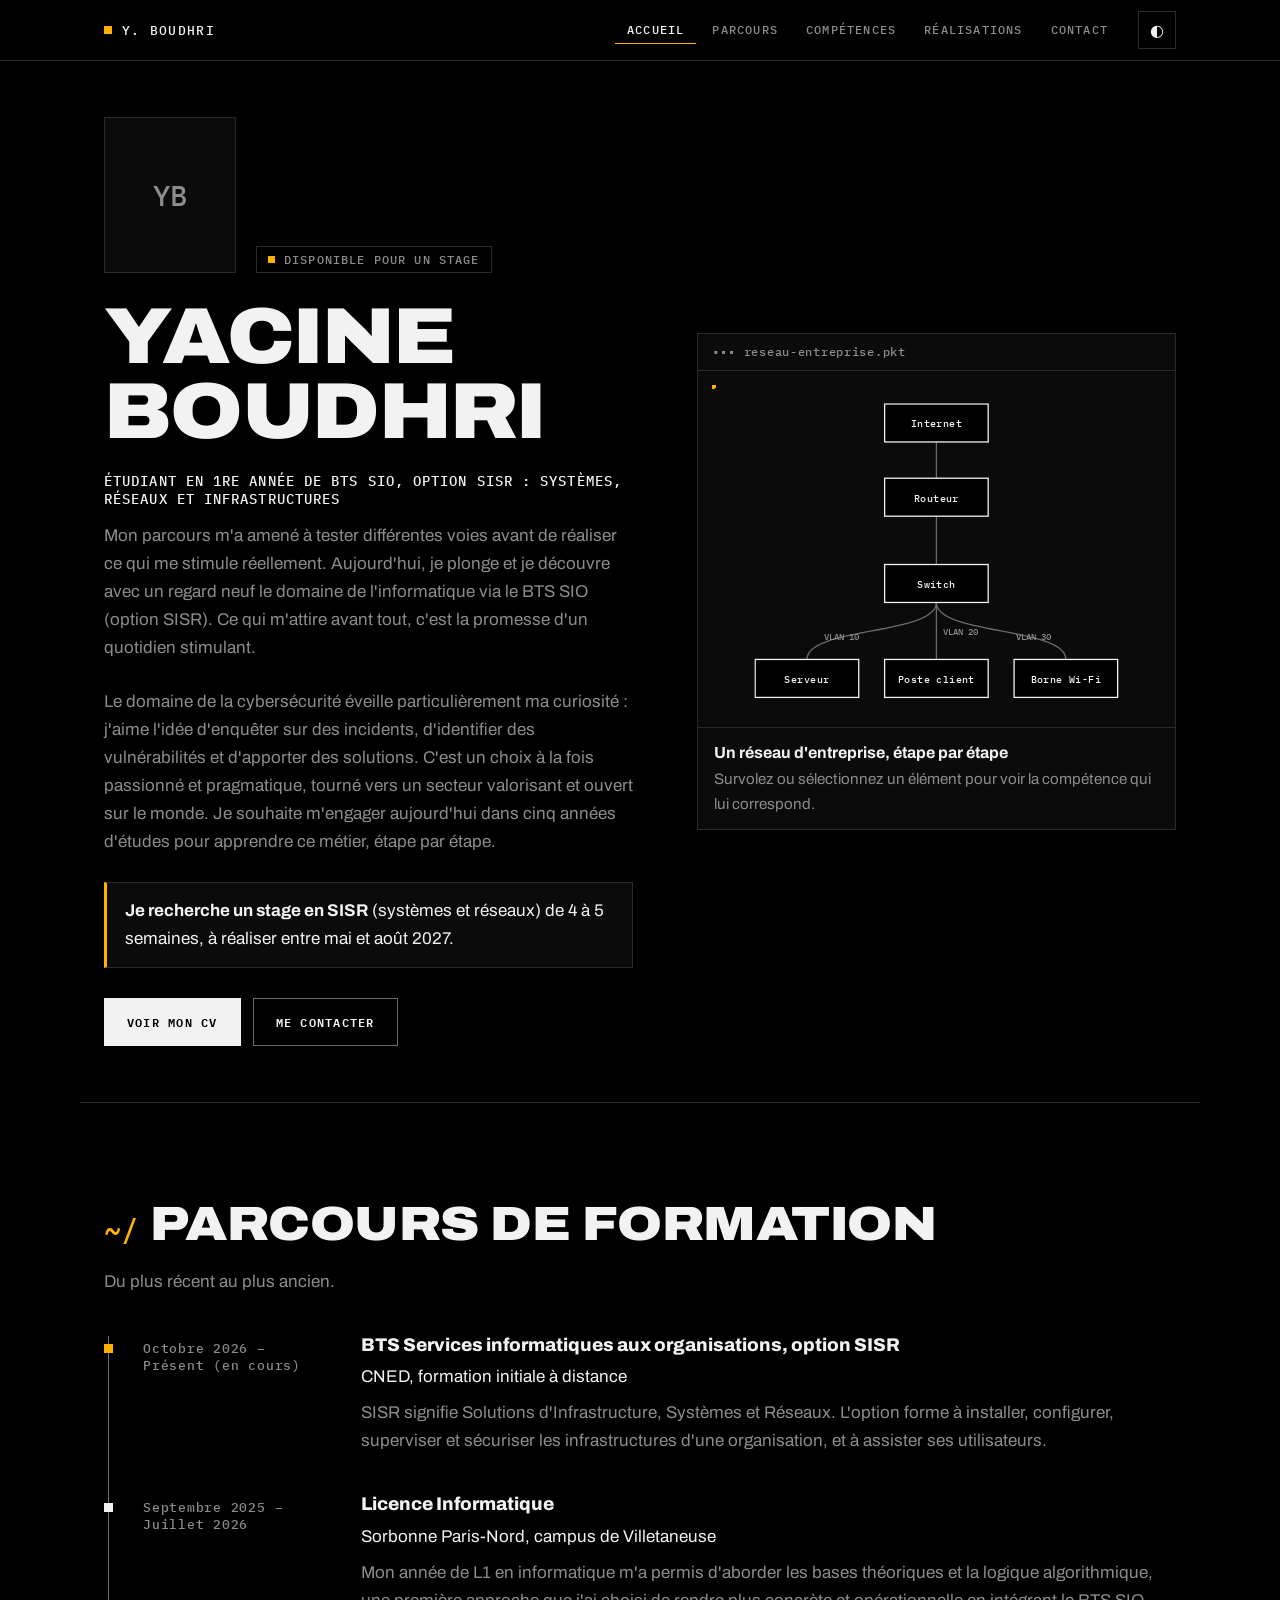
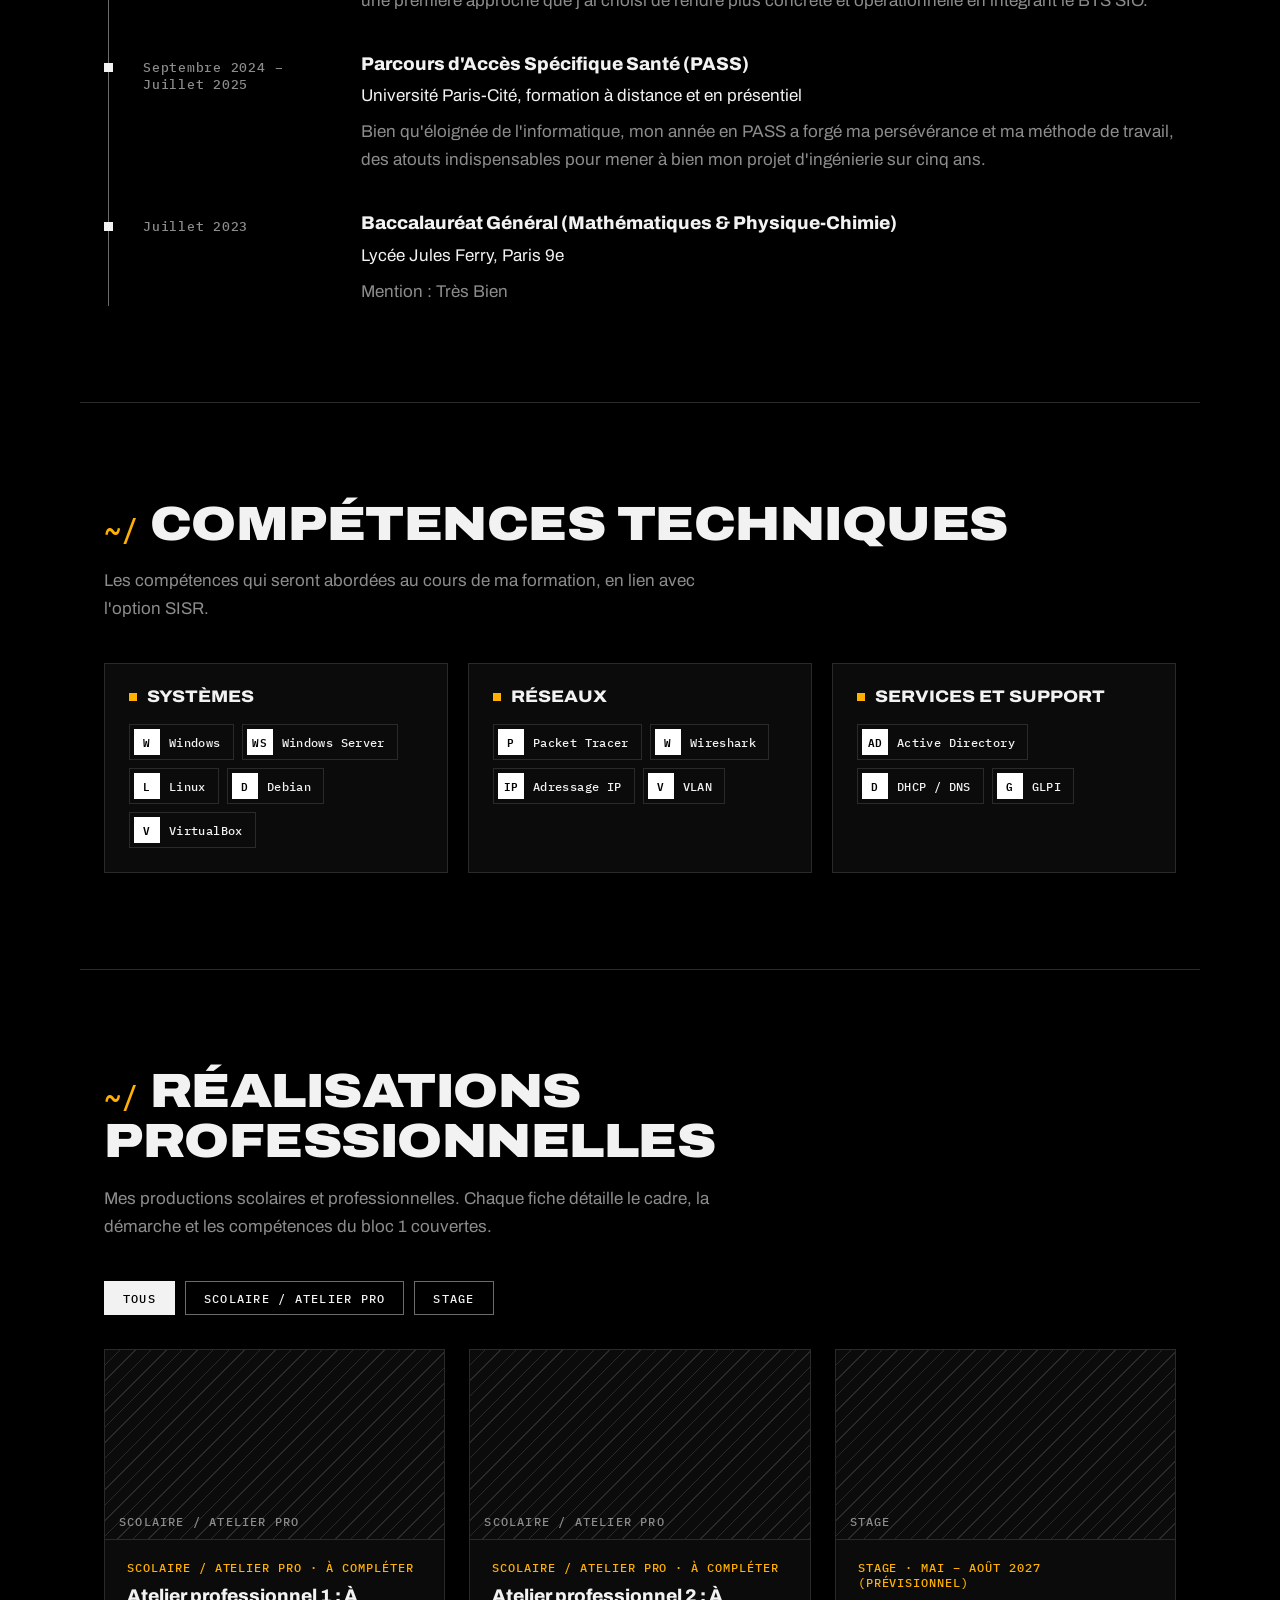
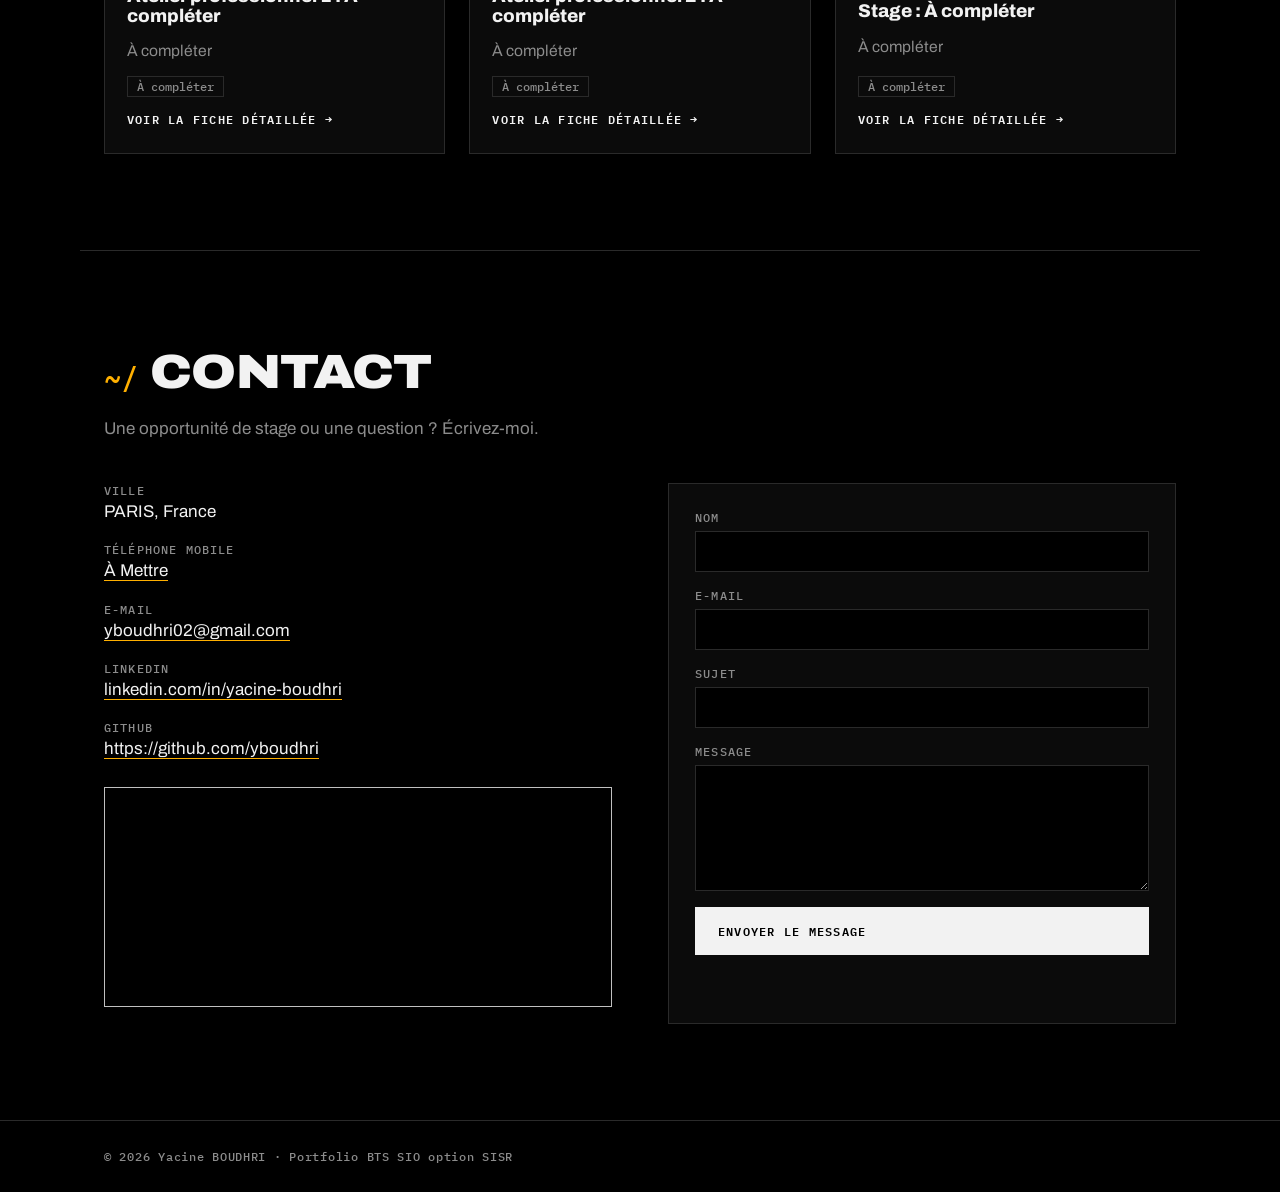
==== index.html @ 54545be5 "Add files via upload" ====
<!DOCTYPE html>
<html lang="fr">
<head>
<meta charset="UTF-8">
<meta name="viewport" content="width=device-width, initial-scale=1">
<title>Yacine BOUDHRI – Portfolio BTS SIO SISR</title>
<meta name="description" content="Portfolio de Yacine BOUDHRI, étudiant en BTS SIO option SISR. Recherche un stage de 4 à 5 semaines entre mai et août 2027.">
<link rel="icon" href="data:image/svg+xml,%3Csvg xmlns='http://www.w3.org/2000/svg' viewBox='0 0 32 32'%3E%3Crect width='32' height='32' fill='%23000'/%3E%3Crect x='11' y='11' width='10' height='10' fill='%23FFB000'/%3E%3C/svg%3E">
<link rel="preconnect" href="https://fonts.googleapis.com">
<link rel="preconnect" href="https://fonts.gstatic.com" crossorigin>
<link href="https://fonts.googleapis.com/css2?family=Archivo:wdth,wght@62..125,400..900&family=IBM+Plex+Mono:wght@400;500;600&display=swap" rel="stylesheet">
<script>
  /* Applique le thème mémorisé avant l'affichage (évite le clignotement) */
  (function(){var t;try{t=localStorage.getItem('theme')}catch(e){}
  if(!t)t='dark';
  document.documentElement.dataset.theme=t;})();
</script>
<link rel="stylesheet" href="style.css">
</head>
<body>
<a class="skip" href="#main">Aller au contenu</a>

<header class="top">
  <div class="wrap bar">
    <!-- À REMPLACER : initiale + nom -->
    <a class="brand" href="#accueil">Y. BOUDHRI</a>
    <nav class="menu" id="menu" aria-label="Navigation principale">
      <a href="#accueil">Accueil</a>
      <a href="#parcours">Parcours</a>
      <a href="#competences">Compétences</a>
      <a href="#realisations">Réalisations</a>
      <a href="#contact">Contact</a>
    </nav>
    <button class="iconbtn" id="theme" type="button" aria-label="Changer de thème clair ou sombre">◐</button>
    <button class="iconbtn burger" id="burger" type="button" aria-label="Ouvrir le menu" aria-expanded="false" aria-controls="menu">☰</button>
  </div>
</header>

<main id="main">

<!-- ====================== ACCUEIL / PROFIL ====================== -->
<section id="accueil" class="wrap hero">
  <div>
    <div class="id">
      <!-- À REMPLACER : data-i = tes initiales (affichées si la photo manque). Photo : photo.jpg -->
      <div class="avatar" data-i="YB"><img src="photo.jpg" alt="Photo de Yacine BOUDHRI" onerror="this.remove()"></div>
      <span class="status"><i></i>Disponible pour un stage</span>
    </div>
    <!-- À REMPLACER : ton prénom et ton nom, chacun sur sa ligne -->
    <h1>Yacine<br>Boudhri</h1>
    <!-- À REMPLACER : un titre qui te représente -->
    <p class="role">Étudiant en 1re année de BTS SIO, option SISR : systèmes, réseaux et infrastructures</p>
    <!-- À REMPLACER : parcours, motivation, objectifs, métiers visés (4 à 6 lignes) -->
    <p class="resume">Mon parcours m'a amené à tester différentes voies avant de réaliser ce qui me stimule réellement.
	Aujourd'hui, je plonge et je découvre avec un regard neuf le domaine de l'informatique via le BTS SIO (option SISR).
	Ce qui m'attire avant tout, c'est la promesse d'un quotidien stimulant.</p>
	<p class="resume">Le domaine de la cybersécurité éveille particulièrement ma curiosité : j'aime l'idée d'enquêter sur des incidents, d'identifier des vulnérabilités et d'apporter des solutions.
	C'est un choix à la fois passionné et pragmatique, tourné vers un secteur valorisant et ouvert sur le monde.
	Je souhaite m'engager aujourd'hui dans cinq années d'études pour apprendre ce métier, étape par étape.</p>
    <div class="stage">
      <strong>Je recherche un stage en SISR</strong> (systèmes et réseaux) de 4 à 5 semaines, à réaliser entre mai et août 2027.
    </div>
    <div class="btns">
      <!-- Mets ton CV dans le dossier sous le nom cv.pdf -->
      <a class="btn" href="cv.pdf" target="_blank" rel="noopener">Voir mon CV</a>
      <a class="btn ghost" href="#contact">Me contacter</a>
    </div>
  </div>

  <!-- Schéma réseau interactif : survoler ou sélectionner un élément affiche la compétence liée -->
  <div class="topo">
    <svg viewBox="0 0 520 380" role="img" aria-label="Schéma d'un réseau d'entreprise : Internet, routeur, switch, serveur, poste client et borne Wi-Fi">
      <path class="link" d="M260,66 V108"/>
      <path class="link" d="M260,152 V208"/>
      <path class="link" d="M260,252 C260,290 110,280 110,318"/>
      <path class="link" d="M260,252 V318"/>
      <path class="link" d="M260,252 C260,290 410,280 410,318"/>

      <text class="vlan" x="130" y="296">VLAN 10</text>
      <text class="vlan" x="268" y="290">VLAN 20</text>
      <text class="vlan" x="352" y="296">VLAN 30</text>

      <g class="node" tabindex="0" role="button" style="--d:.2s" data-title="Internet" data-text="Accès externe : tout le trafic passe par le routeur avant d'atteindre le réseau interne.">
        <rect x="200" y="22" width="120" height="44" rx="22"/><text x="260" y="49" text-anchor="middle">Internet</text></g>
      <g class="node" tabindex="0" role="button" style="--d:.5s" data-title="Routeur" data-text="Adressage IP, découpage en sous-réseaux et routage entre les réseaux. Travaillé sous Packet Tracer.">
        <rect x="200" y="108" width="120" height="44" rx="10"/><text x="260" y="135" text-anchor="middle">Routeur</text></g>
      <g class="node" tabindex="0" role="button" style="--d:.8s" data-title="Switch" data-text="Création de VLAN pour séparer les services du réseau et sécuriser les échanges.">
        <rect x="200" y="208" width="120" height="44" rx="10"/><text x="260" y="235" text-anchor="middle">Switch</text></g>
      <g class="node" tabindex="0" role="button" style="--d:1.1s" data-title="Serveur" data-text="Windows Server, Active Directory, DHCP et DNS : les services qui font fonctionner le réseau.">
        <rect x="50" y="318" width="120" height="44" rx="10"/><text x="110" y="345" text-anchor="middle">Serveur</text></g>
      <g class="node" tabindex="0" role="button" style="--d:1.2s" data-title="Poste client" data-text="Assistance aux utilisateurs, gestion de parc et résolution d'incidents.">
        <rect x="200" y="318" width="120" height="44" rx="10"/><text x="260" y="345" text-anchor="middle">Poste client</text></g>
      <g class="node" tabindex="0" role="button" style="--d:1.3s" data-title="Borne Wi-Fi" data-text="Configuration d'un SSID et sécurisation de l'accès sans fil en WPA2.">
        <rect x="350" y="318" width="120" height="44" rx="10"/><text x="410" y="345" text-anchor="middle">Borne Wi-Fi</text></g>

      <!-- Paquets qui circulent (démarrent quand les liens sont tracés) -->
      <circle class="packet" r="4.5"><animateMotion dur="1.6s" begin="2s" repeatCount="indefinite" path="M260,66 V108"/></circle>
      <circle class="packet" r="4.5"><animateMotion dur="1.8s" begin="2.4s" repeatCount="indefinite" path="M260,152 V208"/></circle>
      <circle class="packet" r="4.5"><animateMotion dur="2.4s" begin="2.8s" repeatCount="indefinite" path="M260,252 C260,290 110,280 110,318"/></circle>
      <circle class="packet" r="4.5"><animateMotion dur="1.8s" begin="3.1s" repeatCount="indefinite" path="M260,318 V252"/></circle>
      <circle class="packet" r="4.5"><animateMotion dur="2.4s" begin="3.4s" repeatCount="indefinite" path="M410,318 C410,280 260,290 260,252"/></circle>
      <circle class="packet" r="4.5"><animateMotion dur="1.6s" begin="3.6s" repeatCount="indefinite" path="M260,208 V152"/></circle>
    </svg>
    <p class="topo-info" id="topo-info"><b>Un réseau d'entreprise, étape par étape</b>Survolez ou sélectionnez un élément pour voir la compétence qui lui correspond.</p>
  </div>
</section>

<!-- ====================== PARCOURS ====================== -->
<section id="parcours" class="sec wrap">
  <h2>Parcours de formation</h2>
  <p class="lead">Du plus récent au plus ancien.</p>
  <!-- Copie un bloc <li> pour ajouter une étape. Ne remonte pas avant le bac. -->
  <ol class="tl">
    <li>
      <time>Octobre 2026 – Présent (en cours)</time>
      <div>
        <h3>BTS Services informatiques aux organisations, option SISR</h3>
        <p class="where">CNED, formation initiale à distance</p>
        <p>SISR signifie Solutions d'Infrastructure, Systèmes et Réseaux. L'option forme à installer, configurer, superviser et sécuriser les infrastructures d'une organisation, et à assister ses utilisateurs.</p>
      </div>
    </li>
	  <li>
		  <time>Septembre 2025 – Juillet 2026</time>
		  <div>
			  <h3>Licence Informatique</h3>
			  <p class="where">Sorbonne Paris-Nord, campus de Villetaneuse</p>
			  <p>Mon année de L1 en informatique m'a permis d'aborder les bases théoriques et la logique algorithmique, une première approche que j'ai choisi de rendre plus concrète et opérationnelle en intégrant le BTS SIO.</p>
		  </div>
	  </li>
	  <li>
		  <time>Septembre 2024 – Juillet 2025</time>
		  <div>
			  <h3>Parcours d'Accès Spécifique Santé (PASS)</h3>
			  <p class="where">Université Paris-Cité, formation à distance et en présentiel</p>
			  <p>Bien qu'éloignée de l'informatique, mon année en PASS a forgé ma persévérance et ma méthode de travail, des atouts indispensables pour mener à bien mon projet d'ingénierie sur cinq ans.</p>
		  </div>
	  </li>
    <li>
      <time>Juillet 2023</time>
      <div>
        <h3>Baccalauréat Général (Mathématiques & Physique-Chimie)</h3>
        <p class="where">Lycée Jules Ferry, Paris 9e</p>
        <p>Mention : Très Bien</p>
      </div>
    </li>
    <!-- Certifications éventuelles : ajoute-les ici sous forme de <li> -->
  </ol>
</section>

<!-- ====================== COMPÉTENCES ====================== -->
<section id="competences" class="sec wrap">
  <h2>Compétences techniques</h2>
  <p class="lead">Les compétences qui seront abordées au cours de ma formation, en lien avec l'option SISR.</p>
  <!-- Basé sur les thèmes du programme officiel du BTS SIO option SISR (2 ans). Garde ce que ton cours CNED aborde vraiment.
       Logo : https://cdn.simpleicons.org/NOM (sinon une initiale s'affiche). -->
  <div class="skills">
    <div class="group">
      <h3>Systèmes</h3>
      <ul class="tools">
        <li class="tool"><span class="logo" data-l="W"><img src="https://cdn.simpleicons.org/windows" alt=""></span>Windows</li>
        <li class="tool"><span class="logo" data-l="WS"><img src="https://cdn.simpleicons.org/windows" alt=""></span>Windows Server</li>
        <li class="tool"><span class="logo" data-l="L"><img src="https://cdn.simpleicons.org/linux" alt=""></span>Linux</li>
        <li class="tool"><span class="logo" data-l="D"><img src="https://cdn.simpleicons.org/debian" alt=""></span>Debian</li>
        <li class="tool"><span class="logo" data-l="V"><img src="https://cdn.simpleicons.org/virtualbox" alt=""></span>VirtualBox</li>
      </ul>
    </div>
    <div class="group">
      <h3>Réseaux</h3>
      <ul class="tools">
        <li class="tool"><span class="logo" data-l="P"><img src="https://cdn.simpleicons.org/cisco" alt=""></span>Packet Tracer</li>
        <li class="tool"><span class="logo" data-l="W"><img src="https://cdn.simpleicons.org/wireshark" alt=""></span>Wireshark</li>
        <li class="tool"><span class="logo" data-l="IP"></span>Adressage IP</li>
        <li class="tool"><span class="logo" data-l="V"></span>VLAN</li>
      </ul>
    </div>
    <div class="group">
      <h3>Services et support</h3>
      <ul class="tools">
        <li class="tool"><span class="logo" data-l="AD"></span>Active Directory</li>
        <li class="tool"><span class="logo" data-l="D"></span>DHCP / DNS</li>
        <li class="tool"><span class="logo" data-l="G"></span>GLPI</li>
      </ul>
    </div>
  </div>
</section>

<!-- ====================== RÉALISATIONS ====================== -->
<section id="realisations" class="sec wrap">
  <h2>Réalisations professionnelles</h2>
  <p class="lead">Mes productions scolaires et professionnelles. Chaque fiche détaille le cadre, la démarche et les compétences du bloc 1 couvertes.</p>
  <div class="chips" id="chips" role="group" aria-label="Filtrer les réalisations"></div>
  <!-- Cartes générées automatiquement depuis projets.js -->
  <div class="pgrid" id="pgrid"></div>
</section>

<!-- ====================== CONTACT ====================== -->
<section id="contact" class="sec wrap">
  <h2>Contact</h2>
  <p class="lead">Une opportunité de stage ou une question ? Écrivez-moi.</p>
  <div class="contact">
    <div>
      <ul class="infos">
        <li><span>Ville</span>PARIS, France</li>
        <li><span>Téléphone mobile</span><a href="tel:À Mettre">À Mettre</a></li>
        <li><span>E-mail</span><a href="mailto:yboudhri02@gmail.com">yboudhri02@gmail.com</a></li>
        <li><span>LinkedIn</span><a href="https://www.linkedin.com/in/yacine-boudhri" target="_blank" rel="noopener">linkedin.com/in/yacine-boudhri</a></li>
        <li><span>GitHub</span><a href="https://github.com/yboudhri" target="_blank" rel="noopener">https://github.com/yboudhri</a></li>
      </ul>
      <!-- Carte centrée sur la Seine-Saint-Denis. Autre ville : openstreetmap.org > recherche > Partager > HTML, colle le lien src -->
      <iframe class="map" title="Carte de ma localisation" loading="lazy" src="https://www.openstreetmap.org/export/embed.html?bbox=2.31%2C48.885%2C2.41%2C48.95&amp;layer=mapnik&amp;marker=48.9185%2C2.3600"></iframe>
    </div>

    <!-- Remplace VOTRE_ID par ton identifiant Formspree (voir LISEZ-MOI.md) -->
    <form id="contact-form" action="https://formspree.io/f/mvkzbegj" method="POST">
      <label>Nom<input type="text" name="nom" autocomplete="name" required></label>
      <label>E-mail<input type="email" name="email" autocomplete="email" required></label>
      <label>Sujet<input type="text" name="sujet" required></label>
      <label>Message<textarea name="message" rows="6" required></textarea></label>
      <input class="hp" type="text" name="_gotcha" tabindex="-1" autocomplete="off" aria-hidden="true">
      <button class="btn" type="submit">Envoyer le message</button>
      <p id="form-status" role="status" aria-live="polite"></p>
    </form>
  </div>
</section>

</main>

<footer>
  <div class="wrap">© <span id="year">2026</span> Yacine BOUDHRI · Portfolio BTS SIO option SISR</div>
</footer>

<script src="projets.js"></script>
<script src="script.js"></script>
</body>
</html>
---- style.css ----
/* ============ Jetons de design : noir, filets fins, mono, un seul accent ============ */
:root{
  --bg:#000000; --card:#0B0B0B; --fg:#F2F2F2; --mute:#8C8C8C; --line:#2A2A2A; --wire:#6B6B6B;
  --acc:#FFB000; --f-title:"Archivo",system-ui,sans-serif; --f-body:"Archivo",system-ui,sans-serif;
  --f-mono:"IBM Plex Mono",ui-monospace,"Courier New",monospace; --max:1120px;
}
:root[data-theme="light"]{
  --bg:#F4F4F1; --card:#FFFFFF; --fg:#0A0A0A; --mute:#5C5C5C; --line:#D2D2CC; --wire:#8A8A84; --acc:#9A5B00;
}

*{box-sizing:border-box}
html{scroll-behavior:smooth;scroll-padding-top:72px}
body{margin:0;background:var(--bg);color:var(--fg);font:400 1.0625rem/1.65 var(--f-body)}
a{color:var(--fg);text-decoration-color:var(--acc);text-underline-offset:4px;text-decoration-thickness:1px}
a:hover{color:var(--acc)}
img{max-width:100%}
:focus-visible{outline:2px solid var(--acc);outline-offset:3px}
.wrap{max-width:var(--max);margin:0 auto;padding-inline:24px}
.skip{position:absolute;left:-999px;top:8px;background:var(--fg);color:var(--bg);padding:8px 14px;z-index:50}
.skip:focus{left:8px}

h1,h2,h3{font-family:var(--f-title);margin:0;line-height:1.05}
h1{font-weight:900;font-stretch:112%;text-transform:uppercase;letter-spacing:-.02em;line-height:.95;
  font-size:clamp(2.2rem,5vw,4.4rem);overflow-wrap:normal;word-break:normal;hyphens:none;margin:0 0 6px}
@supports (font-size:1cqw){.hero>div:first-child h1{font-size:clamp(2.2rem,15cqw,5rem)}}
h2{font-weight:900;font-stretch:115%;text-transform:uppercase;letter-spacing:-.01em;font-size:clamp(1.9rem,4vw,3rem)}
h2::before{content:"~/";font:500 .6em var(--f-mono);color:var(--acc);margin-right:.4em;letter-spacing:0}
h3{font-weight:800;font-size:1.15rem}
.lead{color:var(--mute);max-width:62ch;margin:18px 0 40px}

/* ============ En-tête ============ */
.top{position:sticky;top:0;z-index:20;background:color-mix(in srgb,var(--bg) 94%,transparent);border-bottom:1px solid var(--line);backdrop-filter:blur(6px)}
.bar{display:flex;align-items:center;gap:18px;height:60px}
.brand{font:500 .8rem var(--f-mono);letter-spacing:.1em;text-transform:uppercase;color:var(--fg);text-decoration:none;margin-right:auto;display:flex;align-items:center;gap:10px}
.brand::before{content:"";width:8px;height:8px;background:var(--acc)}
.menu{display:flex;gap:4px}
.menu a{font:500 .75rem var(--f-mono);letter-spacing:.1em;text-transform:uppercase;color:var(--mute);text-decoration:none;padding:6px 12px;border-bottom:1px solid transparent}
.menu a:hover{color:var(--fg)}
.menu a.on{color:var(--fg);border-bottom-color:var(--acc)}
.iconbtn{width:38px;height:38px;border:1px solid var(--line);background:transparent;color:var(--fg);cursor:pointer;font-size:1rem}
.iconbtn:hover{border-color:var(--fg)}
.burger{display:none}

/* ============ Accueil ============ */
.hero{display:grid;grid-template-columns:1.05fr .95fr;gap:64px;align-items:center;min-height:calc(100vh - 60px);padding-block:56px}
.hero>div:first-child{container-type:inline-size;min-width:0}
.id{display:flex;gap:20px;align-items:flex-end;margin-bottom:26px}
.avatar{position:relative;width:132px;height:156px;border:1px solid var(--line);background:var(--card);flex:none;overflow:hidden}
.avatar::before{content:attr(data-i);position:absolute;inset:0;display:grid;place-items:center;font:500 1.8rem var(--f-mono);color:var(--mute)}
.avatar img{position:relative;width:100%;height:100%;object-fit:cover;display:block;filter:grayscale(1);transition:filter .3s}
.avatar:hover img{filter:none}
.status{display:inline-flex;align-items:center;gap:9px;font:500 .72rem var(--f-mono);letter-spacing:.1em;text-transform:uppercase;
  color:var(--mute);border:1px solid var(--line);padding:5px 11px;margin-bottom:0}
.status i{width:7px;height:7px;background:var(--acc)}
.role{font:500 .85rem var(--f-mono);letter-spacing:.08em;text-transform:uppercase;color:var(--fg);margin:22px 0 14px}
.resume{color:var(--mute);max-width:56ch;margin:0 0 26px}
.stage{border:1px solid var(--line);border-left:3px solid var(--acc);background:var(--card);padding:14px 18px;margin-bottom:30px;max-width:56ch}
.stage strong{font-weight:700}
.btns{display:flex;flex-wrap:wrap;gap:12px}
.btn{display:inline-flex;align-items:center;gap:8px;padding:13px 22px;font:600 .78rem var(--f-mono);letter-spacing:.1em;text-transform:uppercase;
  background:var(--fg);color:var(--bg);border:1px solid var(--fg);text-decoration:none;cursor:pointer;transition:background .2s,color .2s}
.btn:hover{background:transparent;color:var(--fg)}
.btn.ghost{background:transparent;color:var(--fg);border-color:var(--wire)}
.btn.ghost:hover{background:var(--fg);color:var(--bg);border-color:var(--fg)}
.btn:disabled{opacity:.5;cursor:wait}

/* Schéma réseau interactif : fenêtre de terminal, élément signature */
.topo{border:1px solid var(--line);background:var(--card)}
.topo::before{content:"\25AA \25AA \25AA   reseau-entreprise.pkt";display:block;font:500 .75rem var(--f-mono);color:var(--mute);
  letter-spacing:.06em;padding:10px 14px;border-bottom:1px solid var(--line)}
.topo svg{display:block;width:calc(100% - 28px);height:auto;margin:14px}
.link{fill:none;stroke:var(--wire);stroke-width:1.5;stroke-dasharray:260;stroke-dashoffset:260;animation:draw 1.1s ease forwards}
.link:nth-of-type(2){animation-delay:.15s}.link:nth-of-type(3){animation-delay:.3s}.link:nth-of-type(4){animation-delay:.45s}.link:nth-of-type(5){animation-delay:.6s}
@keyframes draw{to{stroke-dashoffset:0}}
.node{cursor:pointer;opacity:0;animation:show .5s ease forwards;animation-delay:var(--d)}
@keyframes show{to{opacity:1}}
.node rect{fill:var(--bg);stroke:var(--fg);stroke-width:1.5;rx:0;ry:0;transition:fill .15s}
.node text{fill:var(--fg);font:500 12px var(--f-mono);letter-spacing:.04em;transition:fill .15s}
.node:hover rect,.node.on rect{fill:var(--fg)}
.node:hover text,.node.on text{fill:var(--bg)}
.node:focus{outline:none}
.node:focus-visible rect{stroke:var(--acc);stroke-width:3}
.vlan{fill:var(--mute);font:500 10px var(--f-mono)}
.packet{fill:var(--acc)}
.topo-info{margin:0;padding:12px 16px;border-top:1px solid var(--line);min-height:5.6em;color:var(--mute);font-size:.95rem}
.topo-info b{color:var(--fg);font-weight:700;font-size:1rem;display:block}

/* ============ Sections ============ */
.sec{padding-block:96px;border-top:1px solid var(--line)}

/* Parcours */
.tl{list-style:none;margin:0;padding:0 0 0 4px}
.tl li{display:grid;grid-template-columns:190px 1fr;gap:28px;padding:0 0 40px 34px;border-left:1px solid var(--wire);position:relative}
.tl li:last-child{padding-bottom:0}
.tl li::before{content:"";position:absolute;left:-5px;top:8px;width:9px;height:9px;background:var(--fg)}
.tl li:first-child::before{background:var(--acc)}
.tl time{font:500 .8rem var(--f-mono);letter-spacing:.06em;color:var(--mute);padding-top:4px}
.tl p{margin:8px 0 0;color:var(--mute)}
.tl .where{color:var(--fg)}

/* Compétences */
.skills{display:grid;grid-template-columns:repeat(auto-fit,minmax(310px,1fr));gap:20px}
.group{border:1px solid var(--line);background:var(--card);padding:24px;transition:border-color .2s}
.group:hover{border-color:var(--fg)}
.group h3{margin-bottom:18px;text-transform:uppercase;font-stretch:112%;font-size:1.05rem;display:flex;align-items:center;gap:10px}
.group h3::before{content:"";width:8px;height:8px;background:var(--acc)}
.tools{list-style:none;margin:0;padding:0;display:flex;flex-wrap:wrap;gap:8px}
.tool{display:inline-flex;align-items:center;gap:9px;padding:4px 12px 4px 4px;border:1px solid var(--line);font:500 .78rem var(--f-mono);letter-spacing:.03em}
.logo{width:26px;height:26px;background:#fff;display:grid;place-items:center;flex:none}
.logo img{width:15px;height:15px}
.logo:empty::before{content:attr(data-l);font:600 .66rem var(--f-mono);color:#000}

/* Réalisations */
.chips{display:flex;flex-wrap:wrap;gap:10px;margin-bottom:34px}
.chip{border:1px solid var(--wire);background:transparent;color:var(--fg);padding:8px 18px;font:500 .78rem var(--f-mono);letter-spacing:.1em;text-transform:uppercase;cursor:pointer;transition:background .2s,color .2s}
.chip:hover{border-color:var(--fg)}
.chip[aria-pressed="true"]{background:var(--fg);color:var(--bg);border-color:var(--fg)}
.pgrid{display:grid;grid-template-columns:repeat(auto-fit,minmax(320px,1fr));gap:24px}
.pcard{background:var(--card);border:1px solid var(--line);text-decoration:none;color:var(--fg);display:flex;flex-direction:column;transition:border-color .2s}
.pcard:hover{border-color:var(--fg);color:var(--fg)}
.pcard[hidden]{display:none}
.thumb{aspect-ratio:16/9;position:relative;overflow:hidden;border-bottom:1px solid var(--line);
  background:repeating-linear-gradient(135deg,transparent 0 10px,var(--line) 10px 11px)}
.thumb img{width:100%;height:100%;object-fit:cover;display:block;position:absolute;inset:0;filter:grayscale(1);transition:filter .3s}
.pcard:hover .thumb img{filter:none}
.thumb span{position:absolute;left:14px;bottom:10px;font:500 .75rem var(--f-mono);letter-spacing:.1em;text-transform:uppercase;color:var(--mute)}
.pbody{padding:20px 22px 24px;display:flex;flex-direction:column;gap:12px;flex:1}
.pbody p{margin:0;color:var(--mute);font-size:.98rem}
.meta{font:500 .75rem var(--f-mono);letter-spacing:.08em;text-transform:uppercase;color:var(--acc)}
.tags{display:flex;flex-wrap:wrap;gap:6px;margin-top:auto}
.tag{font:500 .72rem var(--f-mono);padding:2px 9px;border:1px solid var(--line);color:var(--mute)}
.more{font:600 .78rem var(--f-mono);letter-spacing:.1em;text-transform:uppercase;color:var(--fg)}
.more::after{content:" \2192"}
.pcard:hover .more{color:var(--acc)}
/* Une seule carte visible : elle prend toute la largeur, image à gauche et texte à droite */
@media (min-width:760px){
  .pgrid[data-n="1"] .pcard{flex-direction:row}
  .pgrid[data-n="1"] .thumb{flex:0 0 42%;aspect-ratio:auto;min-height:280px;border-bottom:0;border-right:1px solid var(--line)}
  .pgrid[data-n="1"] .pbody{padding:36px 40px;justify-content:center}
  .pgrid[data-n="1"] .pbody h3{font-size:1.7rem}
  .pgrid[data-n="1"] .pbody p{font-size:1.05rem}
}

/* Contact */
.contact{display:grid;grid-template-columns:1fr 1fr;gap:56px}
.infos{list-style:none;margin:0 0 24px;padding:0;display:grid;gap:16px}
.infos span{display:block;font:500 .72rem var(--f-mono);letter-spacing:.1em;text-transform:uppercase;color:var(--mute)}
.infos a{word-break:break-all}
.map{width:100%;height:220px;border:1px solid var(--line);filter:grayscale(1) invert(.92) contrast(.9)}
:root[data-theme="light"] .map{filter:grayscale(1)}
form{display:grid;gap:16px;border:1px solid var(--line);background:var(--card);padding:26px}
label{display:grid;gap:6px;font:500 .75rem var(--f-mono);letter-spacing:.1em;text-transform:uppercase;color:var(--mute)}
input,textarea{font:400 1rem var(--f-body);letter-spacing:0;text-transform:none;color:var(--fg);background:var(--bg);border:1px solid var(--line);padding:11px 13px;border-radius:0}
input:focus,textarea:focus{border-color:var(--fg);outline:2px solid var(--acc);outline-offset:2px}
.hp{position:absolute;left:-999px}
#form-status{min-height:1.5em;margin:0;font-weight:500}
footer{border-top:1px solid var(--line);padding:28px 0;color:var(--mute);font:500 .75rem var(--f-mono);letter-spacing:.06em}

/* ============ Page projet ============ */
.proj{padding-block:52px 96px;max-width:860px}
.back{display:inline-block;margin-bottom:34px;font:500 .78rem var(--f-mono);letter-spacing:.1em;text-transform:uppercase;text-decoration:none;color:var(--mute)}
.back:hover{color:var(--acc)}
.proj h1{font-size:clamp(2rem,5vw,3.6rem)}
.proj h2{margin:56px 0 16px;font-size:clamp(1.3rem,2.6vw,1.8rem)}
.proj h3{margin:22px 0 4px}
.proj .meta{display:block;margin:18px 0 10px}
.proj figure{margin:26px 0}
.proj figure img{width:100%;border:1px solid var(--line);display:block}
.proj figcaption{color:var(--mute);font:500 .78rem var(--f-mono);margin-top:10px}
.comp{list-style:none;padding:0;margin:0;display:grid;gap:10px}
.comp li{display:flex;gap:16px;align-items:baseline;border:1px solid var(--line);background:var(--card);padding:11px 16px}
.comp b{font:600 .8rem var(--f-mono);color:var(--acc);min-width:46px}
.links{display:flex;flex-wrap:wrap;gap:12px}

/* ============ Responsive et accessibilité ============ */
@media (max-width:900px){
  .hero{grid-template-columns:1fr;min-height:0;gap:44px}
  .contact{grid-template-columns:1fr}
  .tl li{grid-template-columns:1fr;gap:6px}
  .burger{display:inline-block}
  .menu{display:none;position:absolute;top:60px;left:0;right:0;flex-direction:column;background:var(--bg);border-bottom:1px solid var(--line);padding:10px 24px}
  .menu.open{display:flex}
}
@media (prefers-reduced-motion:reduce){
  html{scroll-behavior:auto}
  .packet{display:none}
  .link,.node{animation:none;opacity:1;stroke-dashoffset:0}
  *{transition:none!important}
}
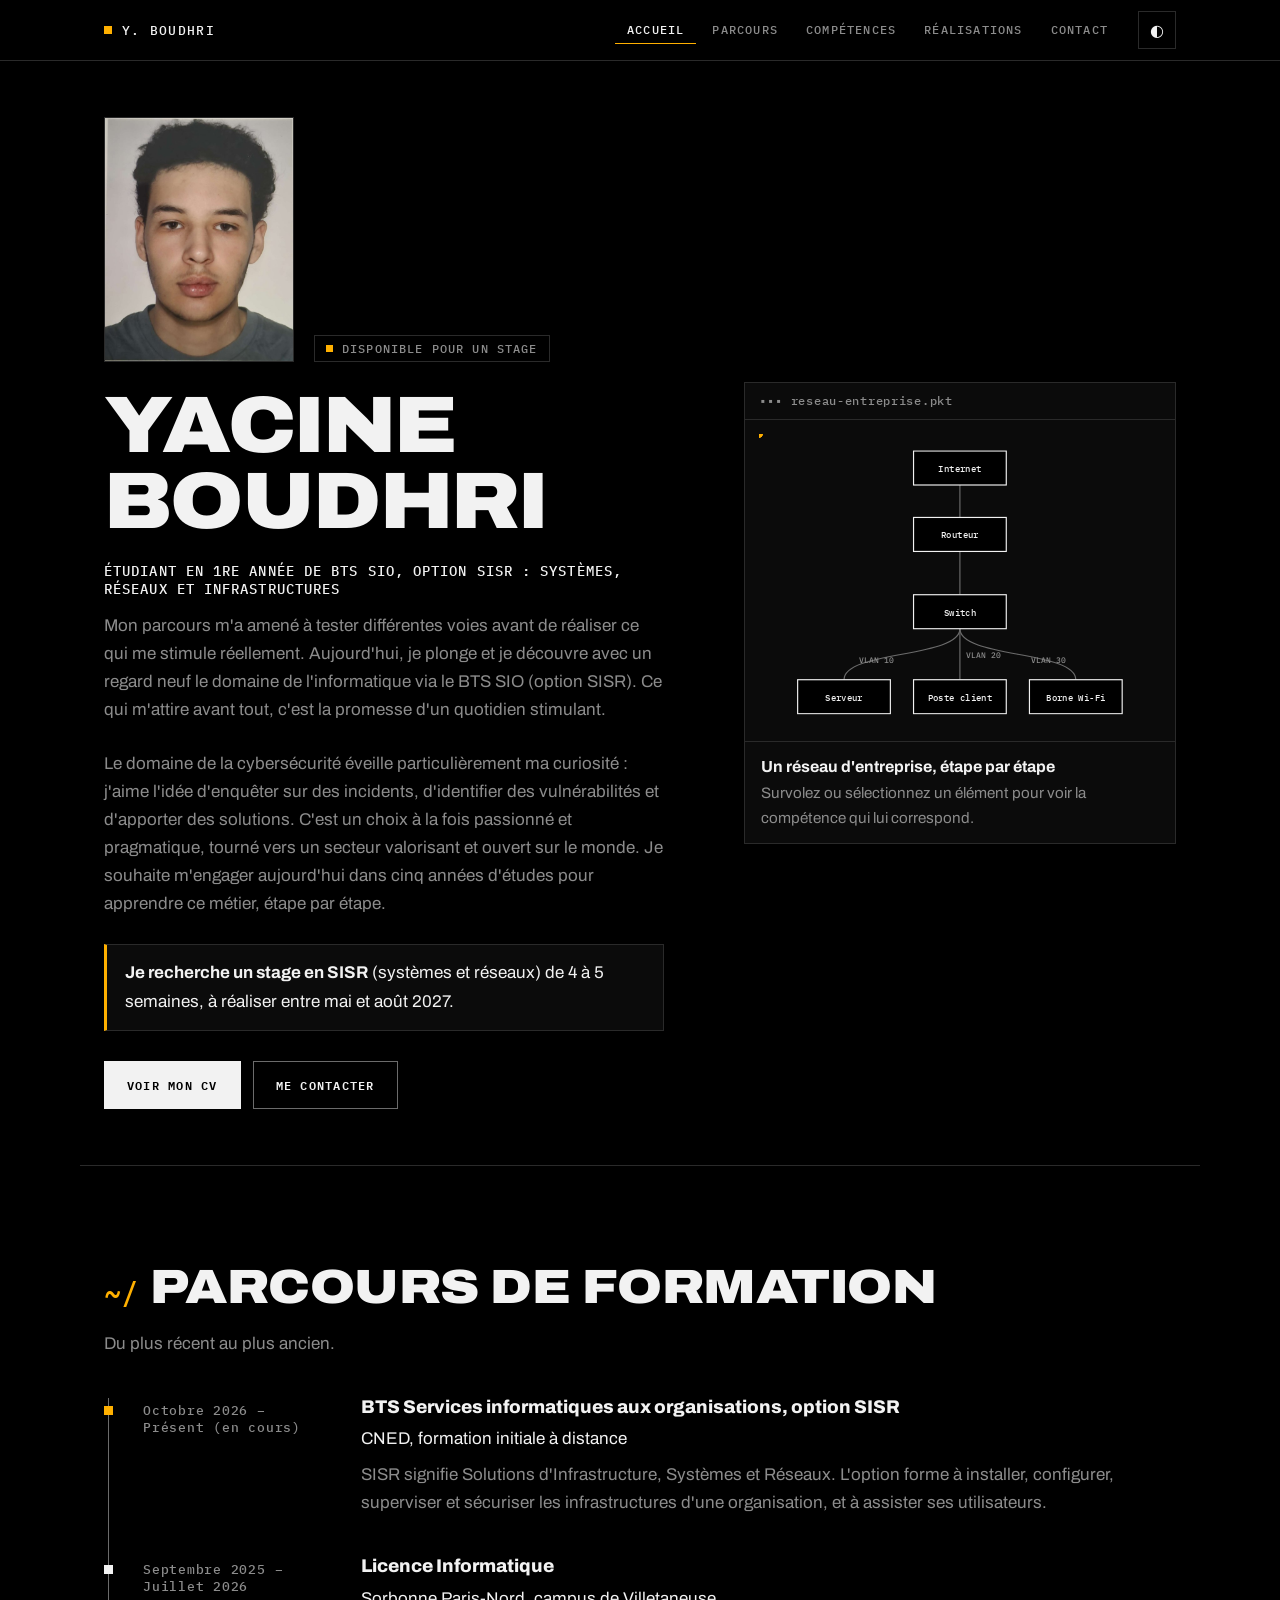
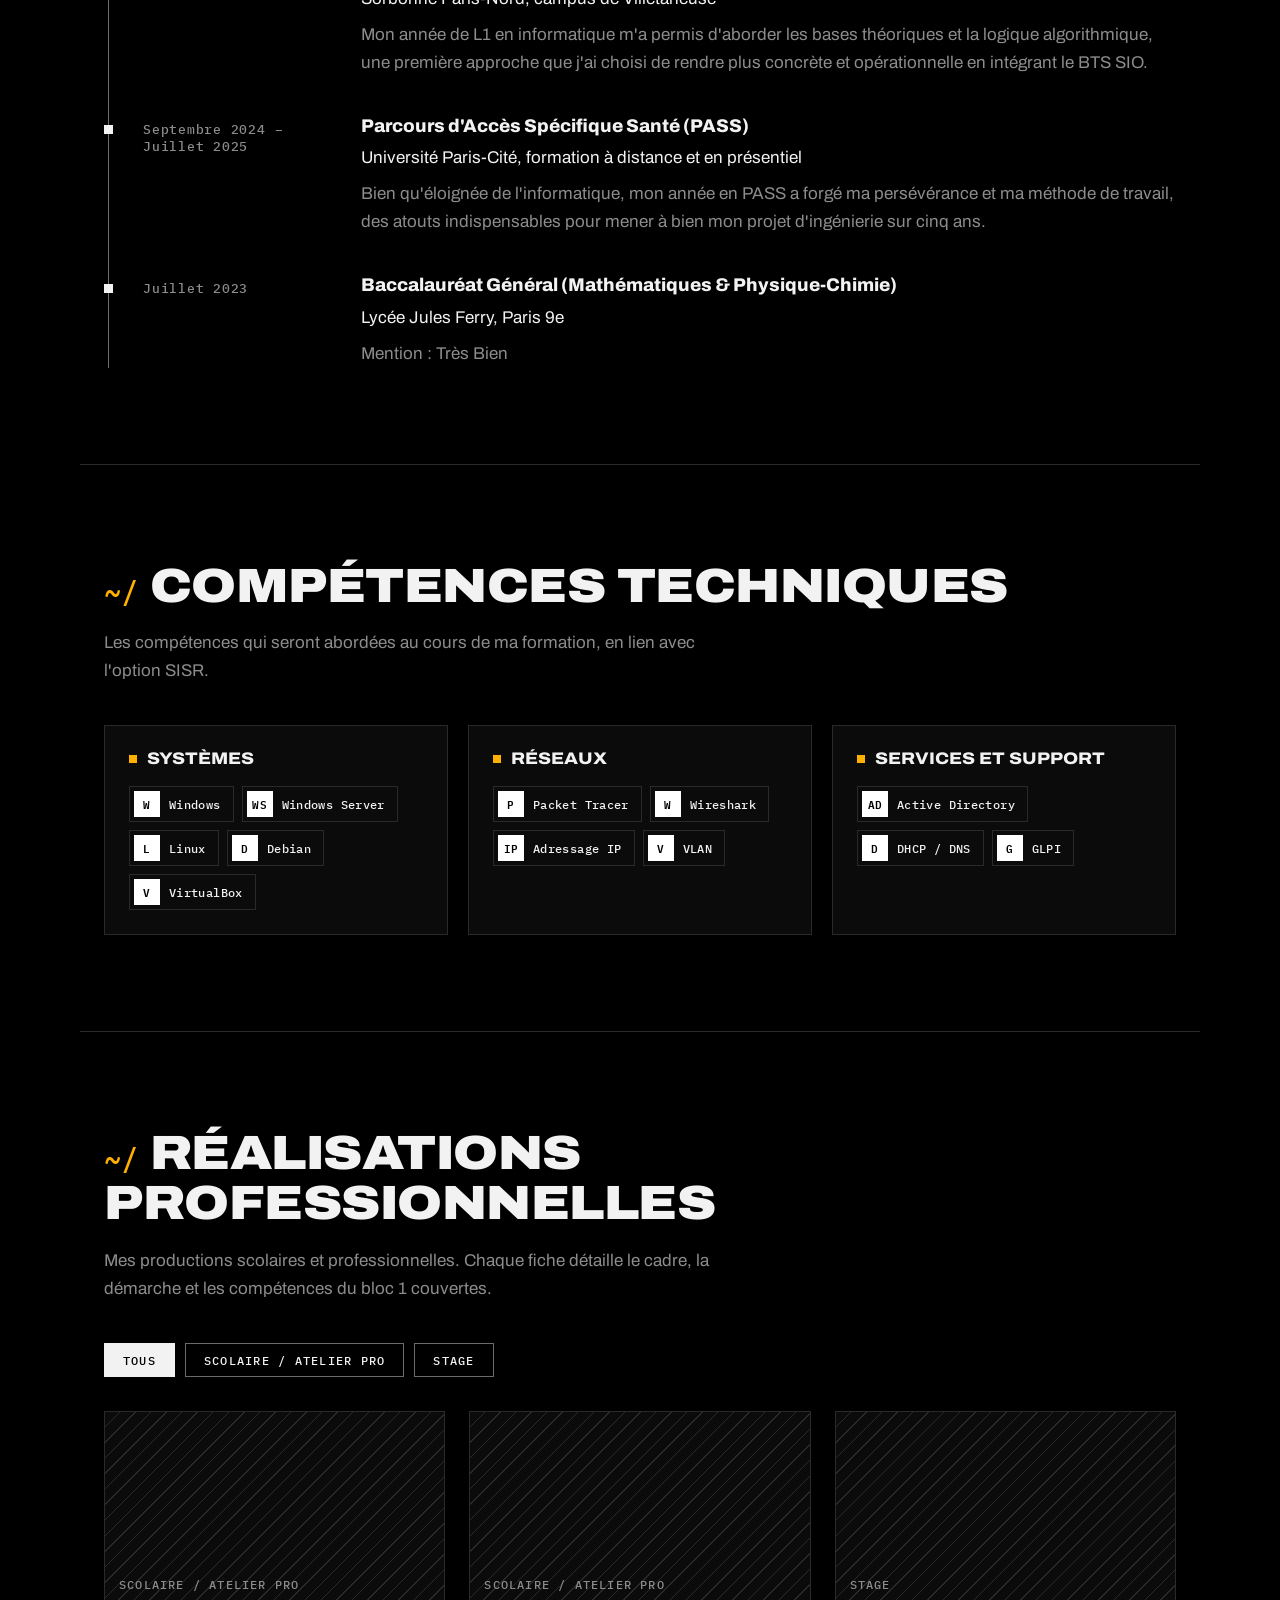
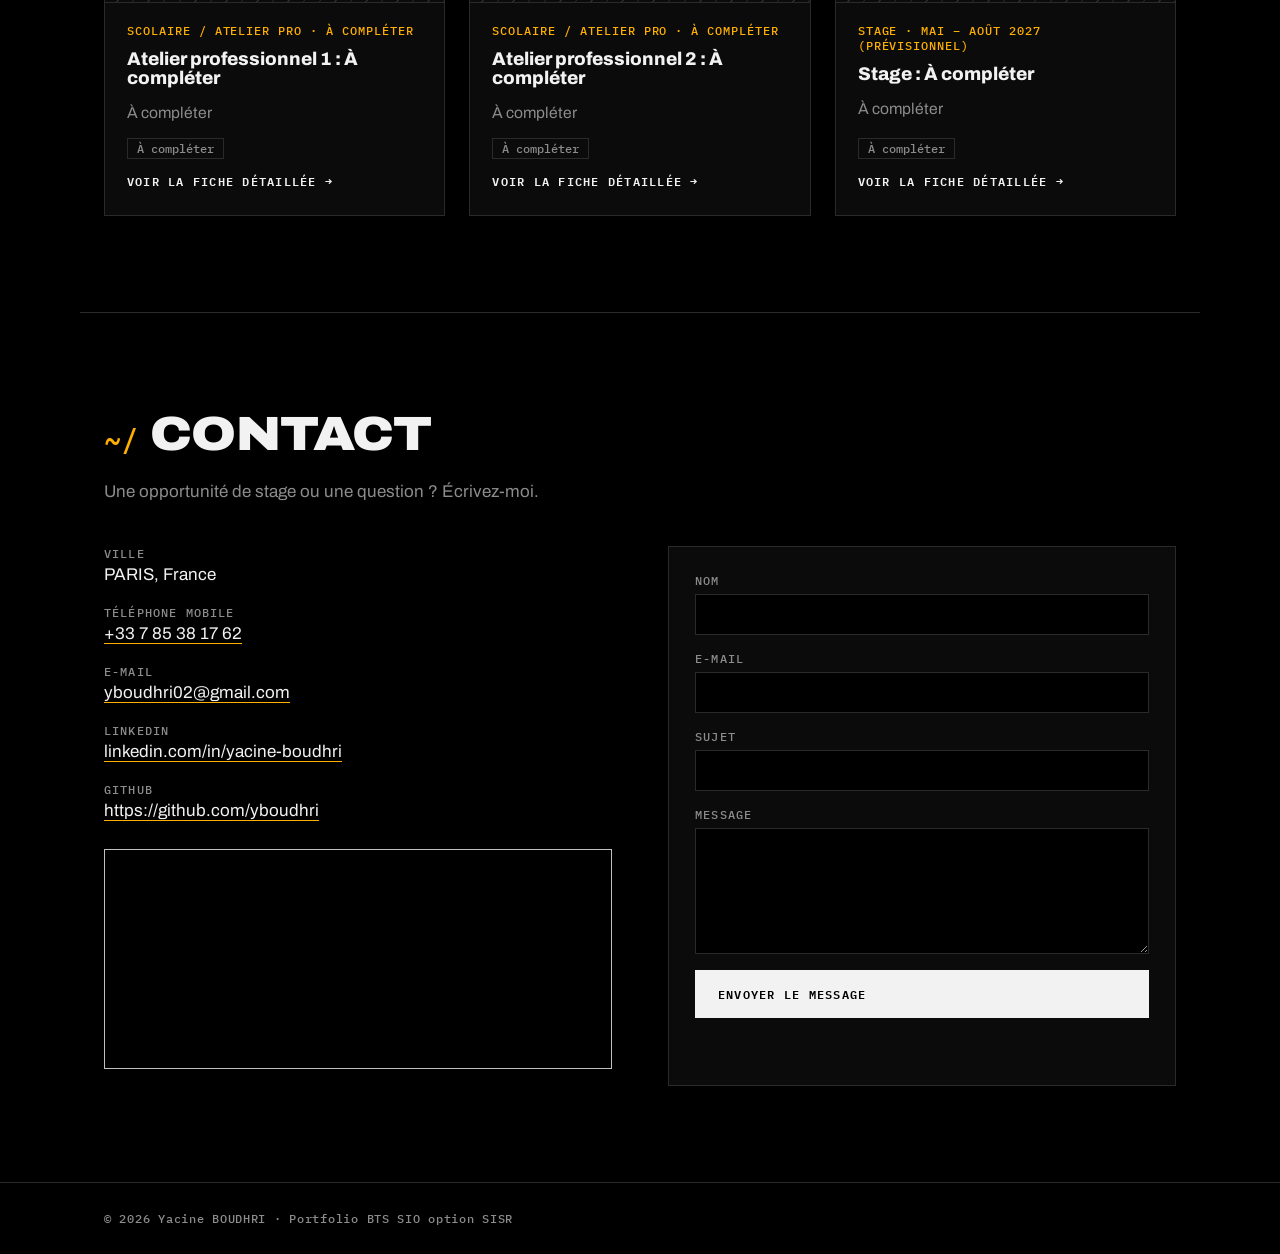
==== commit e5977355: "Ajout du numero de telephone" ====
--- a/index.html
+++ b/index.html
@@ -201,7 +201,7 @@
     <div>
       <ul class="infos">
         <li><span>Ville</span>PARIS, France</li>
-        <li><span>Téléphone mobile</span><a href="tel:À Mettre">À Mettre</a></li>
+        <li><span>Téléphone mobile</span><a href="tel:+33785381762">+33 7 85 38 17 62</a></li>
         <li><span>E-mail</span><a href="mailto:yboudhri02@gmail.com">yboudhri02@gmail.com</a></li>
         <li><span>LinkedIn</span><a href="https://www.linkedin.com/in/yacine-boudhri" target="_blank" rel="noopener">linkedin.com/in/yacine-boudhri</a></li>
         <li><span>GitHub</span><a href="https://github.com/yboudhri" target="_blank" rel="noopener">https://github.com/yboudhri</a></li>
--- a/style.css
+++ b/style.css
@@ -42,13 +42,12 @@
 .burger{display:none}
 
 /* ============ Accueil ============ */
-.hero{display:grid;grid-template-columns:1.05fr .95fr;gap:64px;align-items:center;min-height:calc(100vh - 60px);padding-block:56px}
+.hero{display:grid;grid-template-columns:1.15fr .85fr;gap:56px;align-items:center;min-height:calc(100vh - 60px);padding-block:56px}
 .hero>div:first-child{container-type:inline-size;min-width:0}
 .id{display:flex;gap:20px;align-items:flex-end;margin-bottom:26px}
-.avatar{position:relative;width:132px;height:156px;border:1px solid var(--line);background:var(--card);flex:none;overflow:hidden}
+.avatar{position:relative;width:190px;height:245px;border:1px solid var(--line);background:var(--card);flex:none;overflow:hidden}
 .avatar::before{content:attr(data-i);position:absolute;inset:0;display:grid;place-items:center;font:500 1.8rem var(--f-mono);color:var(--mute)}
-.avatar img{position:relative;width:100%;height:100%;object-fit:cover;display:block;filter:grayscale(1);transition:filter .3s}
-.avatar:hover img{filter:none}
+.avatar img{position:relative;width:100%;height:100%;object-fit:cover;display:block}
 .status{display:inline-flex;align-items:center;gap:9px;font:500 .72rem var(--f-mono);letter-spacing:.1em;text-transform:uppercase;
   color:var(--mute);border:1px solid var(--line);padding:5px 11px;margin-bottom:0}
 .status i{width:7px;height:7px;background:var(--acc)}
